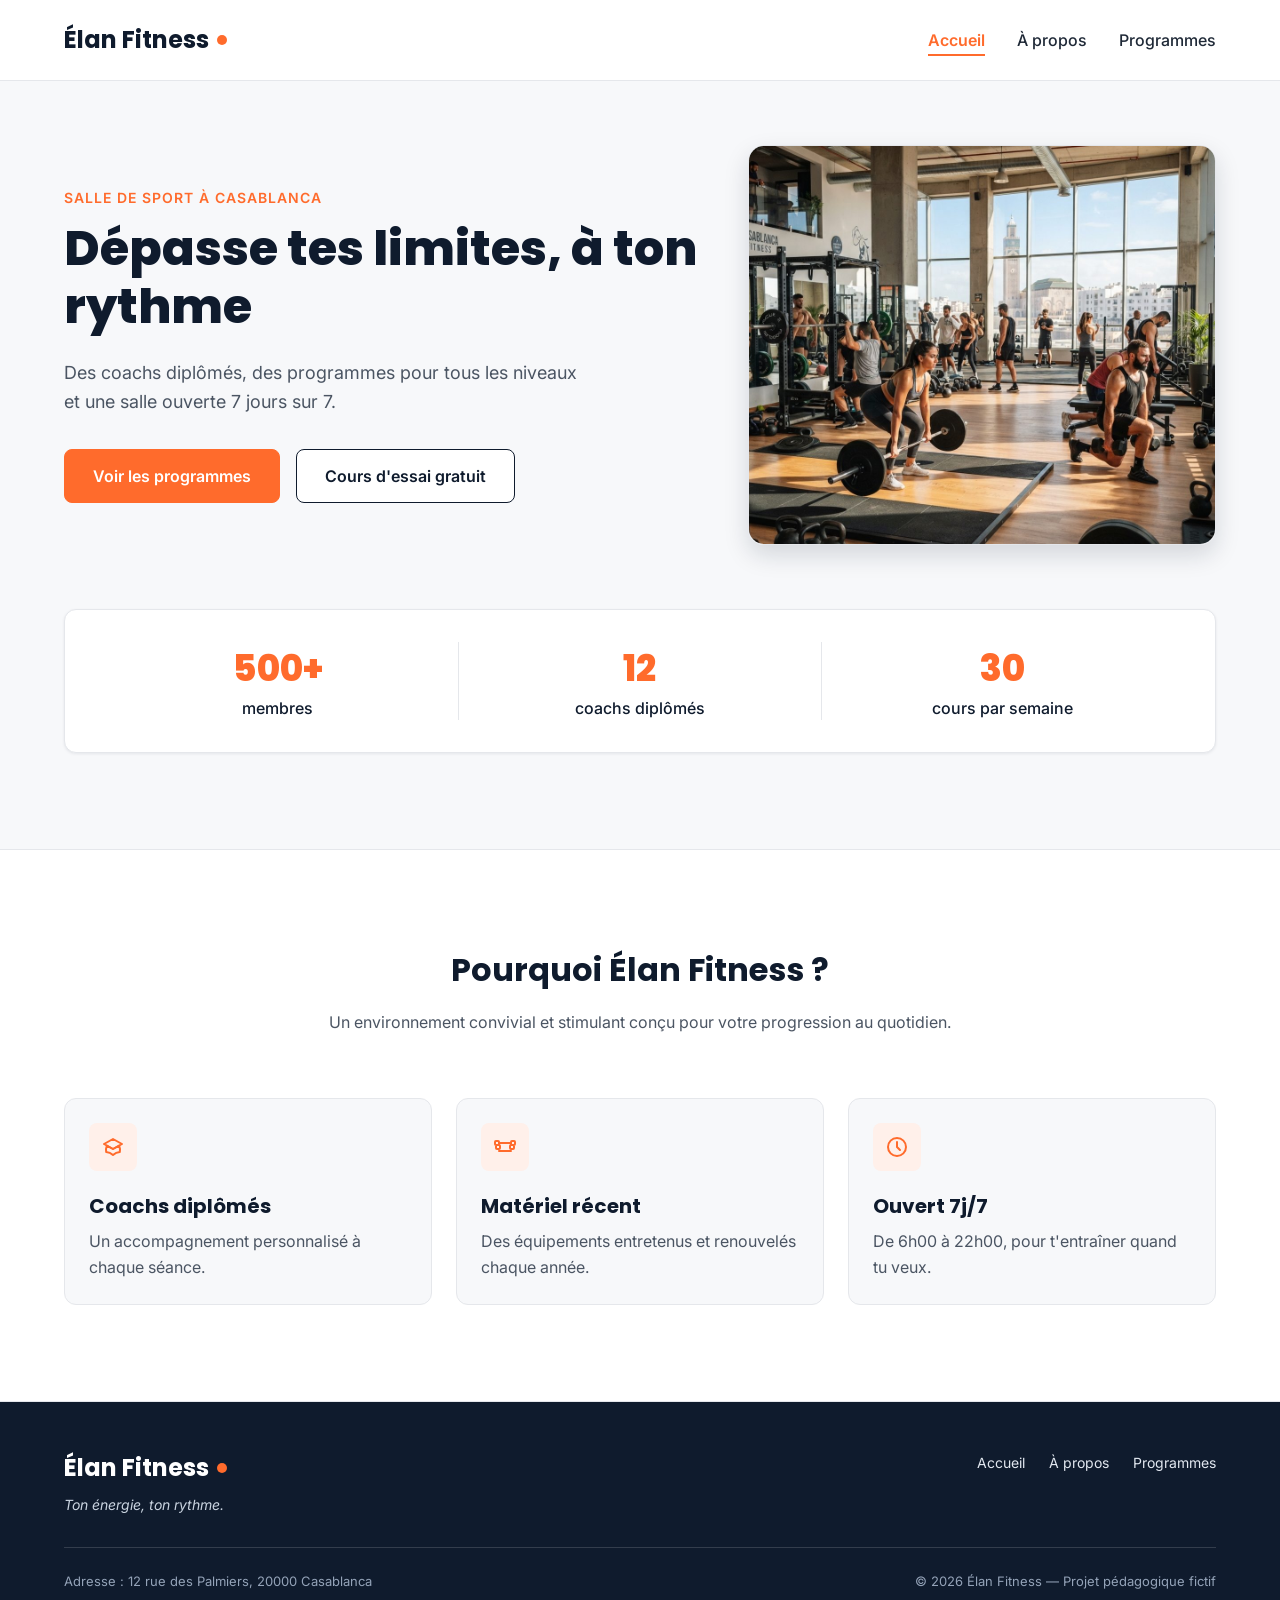
==== accueil.html @ 230e63b3 "separation des pages" ====
<!DOCTYPE html>
<html lang="fr">
<head>
  <meta charset="UTF-8">
  <meta name="viewport" content="width=device-width, initial-scale=1">
  <meta name="description" content="Élan Fitness, salle de sport à Casablanca : musculation, yoga, cardio et boxe fitness avec des coachs diplômés. Réservez votre cours d'essai gratuit.">
  <title>Élan Fitness | Salle de sport à Casablanca</title>

  <link rel="preconnect" href="https://fonts.googleapis.com">
  <link rel="preconnect" href="https://fonts.gstatic.com" crossorigin>
  <link href="https://fonts.googleapis.com/css2?family=Inter:wght@400;500;600&family=Poppins:wght@600;700;800&display=swap" rel="stylesheet">

  <link rel="stylesheet" href="style.css">
</head>

<body>

  <header class="en-tete">
    <div class="conteneur en-tete-contenu">
      <a href="#accueil" class="logo">Élan Fitness</a>

      <nav aria-label="Navigation principale">
        <ul class="menu">
          <li><a href="./accueil.html" class="lien-actif">Accueil</a></li>
          <li><a href="./aPropos.html">À propos</a></li>
          <li><a href="./programme.html">Programmes</a></li>
        </ul>
      </nav>
    </div>
  </header>

  <main>

    <section id="accueil" class="hero">
      <div class="conteneur">

        <div class="hero-contenu">
          <div class="hero-texte">
            <p class="sur-titre">Salle de sport à Casablanca</p>
            <h1>Dépasse tes limites, à ton rythme</h1>
            <p class="hero-description">
              Des coachs diplômés, des programmes pour tous les niveaux et une salle ouverte 7 jours sur 7.
            </p>
            <div class="boutons">
              <a href="#programmes" class="bouton bouton-principal">Voir les programmes</a>
              <a href="#contact" class="bouton bouton-secondaire">Cours d'essai gratuit</a>
            </div>
          </div>

          <img class="hero-image" src="img/hero.jpg" alt="Des personnes s'entraînent dans une salle de sport lumineuse à Casablanca">
        </div>

        <div class="chiffres">
          <div class="chiffre">
            <p class="chiffre-nombre">500+</p>
            <p>membres</p>
          </div>
          <div class="chiffre">
            <p class="chiffre-nombre">12</p>
            <p>coachs diplômés</p>
          </div>
          <div class="chiffre">
            <p class="chiffre-nombre">30</p>
            <p>cours par semaine</p>
          </div>
        </div>

      </div>
    </section>

    <section class="section section-blanche">
      <div class="conteneur">

        <div class="section-titre">
          <h2>Pourquoi Élan Fitness ?</h2>
          <p>Un environnement convivial et stimulant conçu pour votre progression au quotidien.</p>
        </div>

        <div class="cartes">
          <article class="carte carte-avantage">
            <div class="icone"><img src="img/icone-coach.svg" alt=""></div>
            <h3>Coachs diplômés</h3>
            <p>Un accompagnement personnalisé à chaque séance.</p>
          </article>

          <article class="carte carte-avantage">
            <div class="icone"><img src="img/icone-materiel.svg" alt=""></div>
            <h3>Matériel récent</h3>
            <p>Des équipements entretenus et renouvelés chaque année.</p>
          </article>

          <article class="carte carte-avantage">
            <div class="icone"><img src="img/icone-horloge.svg" alt=""></div>
            <h3>Ouvert 7j/7</h3>
            <p>De 6h00 à 22h00, pour t'entraîner quand tu veux.</p>
          </article>
        </div>

      </div>
    </section>

    

  <footer class="pied-de-page">
    <div class="conteneur">

      <div class="pied-haut">
        <div>
          <p class="logo logo-clair">Élan Fitness</p>
          <p class="slogan">Ton énergie, ton rythme.</p>
        </div>

        <nav aria-label="Navigation du pied de page">
          <ul class="menu menu-pied">
            <li><a href="#accueil">Accueil</a></li>
            <li><a href="#a-propos">À propos</a></li>
            <li><a href="#programmes">Programmes</a></li>
          </ul>
        </nav>
      </div>

      <div class="pied-bas">
        <p>Adresse : 12 rue des Palmiers, 20000 Casablanca</p>
        <p>&copy; 2026 Élan Fitness — Projet pédagogique fictif</p>
      </div>

    </div>
  </footer>

</body>
</html>
---- style.css ----
* {
  box-sizing: border-box;
  margin: 0;
  padding: 0;
}

html {
  scroll-behavior: smooth;
}

body {
  font-family: 'Inter', Arial, sans-serif;
  font-size: 16px;
  line-height: 1.5;
  color: #1F2937;
  background-color: #F7F8FA;
}

h1, h2, h3, h4 {
  font-family: 'Poppins', Arial, sans-serif;
  color: #0F1B2D;
}

a {
  color: inherit;
  text-decoration: none;
}

ul {
  list-style: none;
}

img {
  display: block;
  max-width: 100%;
}

a:focus-visible,
button:focus-visible {
  outline: 3px solid #FF6B2C;
  outline-offset: 2px;
}

.conteneur {
  width: 100%;
  max-width: 1200px;
  margin: 0 auto;
  padding: 0 24px;
}

.section {
  padding: 96px 0;
}

.section-blanche {
  background-color: #FFFFFF;
  border-top: 1px solid #E5E7EB;
  border-bottom: 1px solid #E5E7EB;
}

.section-titre {
  max-width: 640px;
  margin: 0 auto 64px;
  text-align: center;
}

.section-titre h2 {
  font-size: 32px;
  margin-bottom: 16px;
}

.section-titre h3 {
  font-size: 26px;
  margin-bottom: 12px;
}

.section-titre p {
  color: #4B5563;
}

.sur-titre {
  font-size: 14px;
  font-weight: 600;
  color: #FF6B2C;
  text-transform: uppercase;
  letter-spacing: 1px;
  margin-bottom: 12px;
}

.bouton {
  display: inline-block;
  padding: 14px 28px;
  border-radius: 8px;
  font-size: 16px;
  font-weight: 600;
  text-align: center;
  cursor: pointer;
}

.bouton-principal {
  background-color: #FF6B2C;
  border: 1px solid #FF6B2C;
  color: #FFFFFF;
}

.bouton-principal:hover {
  background-color: #F05817;
}

.bouton-secondaire {
  background-color: #FFFFFF;
  border: 1px solid #0F1B2D;
  color: #0F1B2D;
}

.bouton-secondaire:hover {
  background-color: #F3F4F6;
}

.cartes {
  display: flex;
  gap: 24px;
}

.carte {
  flex: 1;
  background-color: #FFFFFF;
  border: 1px solid #E5E7EB;
  border-radius: 12px;
  box-shadow: 0 1px 3px rgba(15, 27, 45, 0.08);
}

.icone {
  width: 48px;
  height: 48px;
  background-color: #FFF0EA;
  border-radius: 8px;
  display: flex;
  align-items: center;
  justify-content: center;
}

.icone img {
  width: 24px;
  height: 24px;
}

.icone-petite {
  width: 32px;
  height: 32px;
  border-radius: 50%;
}

.icone-petite img {
  width: 16px;
  height: 16px;
}

.en-tete {
  position: sticky;
  top: 0;
  z-index: 10;
  background-color: #FFFFFF;
  border-bottom: 1px solid #E5E7EB;
}

.en-tete-contenu {
  height: 80px;
  display: flex;
  align-items: center;
  justify-content: space-between;
}

.logo {
  display: flex;
  align-items: center;
  font-family: 'Poppins', Arial, sans-serif;
  font-size: 24px;
  font-weight: 700;
  color: #0F1B2D;
}

.logo::after {
  content: "";
  width: 10px;
  height: 10px;
  margin-left: 8px;
  background-color: #FF6B2C;
  border-radius: 50%;
}

.menu {
  display: flex;
  gap: 32px;
}

.menu a {
  font-weight: 500;
  padding-bottom: 4px;
  border-bottom: 2px solid transparent;
}

.menu a:hover {
  color: #FF6B2C;
}

.menu .lien-actif {
  color: #FF6B2C;
  font-weight: 600;
  border-bottom-color: #FF6B2C;
}

.hero {
  padding: 64px 0 96px;
}

.hero-contenu {
  display: flex;
  align-items: center;
  gap: 32px;
}

.hero-texte {
  flex: 7;
}

.hero-texte h1 {
  font-size: 48px;
  font-weight: 800;
  line-height: 1.2;
  margin-bottom: 24px;
}

.hero-description {
  max-width: 520px;
  font-size: 18px;
  line-height: 1.6;
  color: #4B5563;
  margin-bottom: 32px;
}

.boutons {
  display: flex;
  flex-wrap: wrap;
  gap: 16px;
}

.hero-image {
  flex: 5;
  min-width: 0;
  height: 400px;
  object-fit: cover;
  border-radius: 16px;
  border: 1px solid #E5E7EB;
  box-shadow: 0 10px 25px rgba(15, 27, 45, 0.15);
}

.chiffres {
  display: flex;
  margin-top: 64px;
  padding: 32px;
  background-color: #FFFFFF;
  border: 1px solid #E5E7EB;
  border-radius: 12px;
  box-shadow: 0 1px 3px rgba(15, 27, 45, 0.08);
}

.chiffre {
  flex: 1;
  text-align: center;
  font-weight: 500;
  color: #0F1B2D;
}

.chiffre + .chiffre {
  border-left: 1px solid #E5E7EB;
}

.chiffre-nombre {
  font-family: 'Poppins', Arial, sans-serif;
  font-size: 36px;
  font-weight: 800;
  color: #FF6B2C;
}

.carte-avantage {
  padding: 24px;
  background-color: #F7F8FA;
  box-shadow: none;
}

.carte-avantage .icone {
  margin-bottom: 20px;
}

.carte-avantage h3 {
  font-size: 20px;
  margin-bottom: 8px;
}

.carte-avantage p {
  color: #4B5563;
  line-height: 1.6;
}

.apropos-contenu {
  display: flex;
  align-items: center;
  gap: 64px;
}

.apropos-texte {
  flex: 7;
}

.apropos-texte h2 {
  font-size: 36px;
  line-height: 1.2;
  margin-bottom: 20px;
}

.apropos-texte p {
  color: #4B5563;
  line-height: 1.7;
  margin-bottom: 16px;
}

.valeurs {
  display: flex;
  gap: 16px;
  margin-top: 32px;
}

.valeur {
  flex: 1;
  display: flex;
  align-items: center;
  gap: 12px;
  padding: 12px 16px;
  background-color: #FFFFFF;
  border: 1px solid #E5E7EB;
  border-radius: 12px;
  font-family: 'Poppins', Arial, sans-serif;
  font-size: 14px;
  font-weight: 600;
  color: #0F1B2D;
}

.apropos-image {
  flex: 5;
  min-width: 0;
  height: 360px;
  object-fit: cover;
  border-radius: 16px;
  box-shadow: 0 10px 25px rgba(15, 27, 45, 0.15);
}

.carte-programme {
  display: flex;
  flex-direction: column;
  overflow: hidden;
}

.carte-programme > img {
  width: 100%;
  height: 200px;
  object-fit: cover;
}

.programme-corps {
  flex: 1;
  display: flex;
  flex-direction: column;
  padding: 20px;
}

.programme-corps h3 {
  font-size: 20px;
  margin-bottom: 8px;
}

.programme-corps p {
  font-size: 15px;
  color: #4B5563;
}

.etiquette {
  align-self: flex-start;
  padding: 4px 10px;
  margin-bottom: 12px;
  border-radius: 6px;
  font-size: 12px;
  font-weight: 600;
}

.etiquette-orange {
  background-color: #FFEDE5;
  color: #C2410C;
}

.etiquette-bleue {
  background-color: #DBEAFE;
  color: #1D4ED8;
}

.etiquette-verte {
  background-color: #D1FAE5;
  color: #047857;
}

.programme-corps .duree {
  display: flex;
  align-items: center;
  gap: 8px;
  margin-top: auto;
  padding-top: 16px;
  border-top: 1px solid #E5E7EB;
  font-size: 13px;
  font-weight: 600;
  color: #0F1B2D;
}

.programme-corps h3 + p {
  margin-bottom: 16px;
}

.duree img {
  width: 16px;
  height: 16px;
}

.formules {
  margin-top: 96px;
}

.formule {
  position: relative;
  display: flex;
  flex-direction: column;
  padding: 28px;
}

.formule h4 {
  font-size: 20px;
}

.prix {
  margin: 8px 0 16px;
  font-family: 'Poppins', Arial, sans-serif;
  font-size: 30px;
  font-weight: 800;
  color: #FF6B2C;
}

.prix span {
  font-family: 'Inter', Arial, sans-serif;
  font-size: 16px;
  font-weight: 500;
  color: #4B5563;
}

.prix-note {
  margin: -8px 0 16px;
  font-size: 13px;
  color: #4B5563;
}

.formule-liste {
  flex: 1;
  margin-bottom: 24px;
}

.formule-liste li {
  padding-left: 28px;
  margin-bottom: 12px;
  font-size: 15px;
  background-image: url('img/icone-check.svg');
  background-repeat: no-repeat;
  background-position: left center;
  background-size: 16px;
}

.formule .bouton {
  display: block;
}

.formule-populaire {
  border: 2px solid #FF6B2C;
  box-shadow: 0 10px 25px rgba(255, 107, 44, 0.2);
}

.badge-populaire {
  position: absolute;
  top: -14px;
  left: 50%;
  transform: translateX(-50%);
  padding: 4px 14px;
  background-color: #FF6B2C;
  border-radius: 999px;
  font-size: 12px;
  font-weight: 700;
  text-transform: uppercase;
  color: #FFFFFF;
}

.pied-de-page {
  padding: 48px 0 32px;
  background-color: #0F1B2D;
  color: #FFFFFF;
}

.pied-haut {
  display: flex;
  justify-content: space-between;
  align-items: flex-start;
  padding-bottom: 32px;
  border-bottom: 1px solid rgba(255, 255, 255, 0.15);
}

.logo-clair {
  color: #FFFFFF;
}

.slogan {
  margin-top: 8px;
  font-size: 14px;
  font-style: italic;
  color: #CBD5E1;
}

.menu-pied {
  gap: 24px;
}

.menu-pied a {
  font-size: 14px;
  font-weight: 400;
  color: #E2E8F0;
}

.pied-bas {
  display: flex;
  justify-content: space-between;
  margin-top: 24px;
  font-size: 13px;
  color: #94A3B8;
}
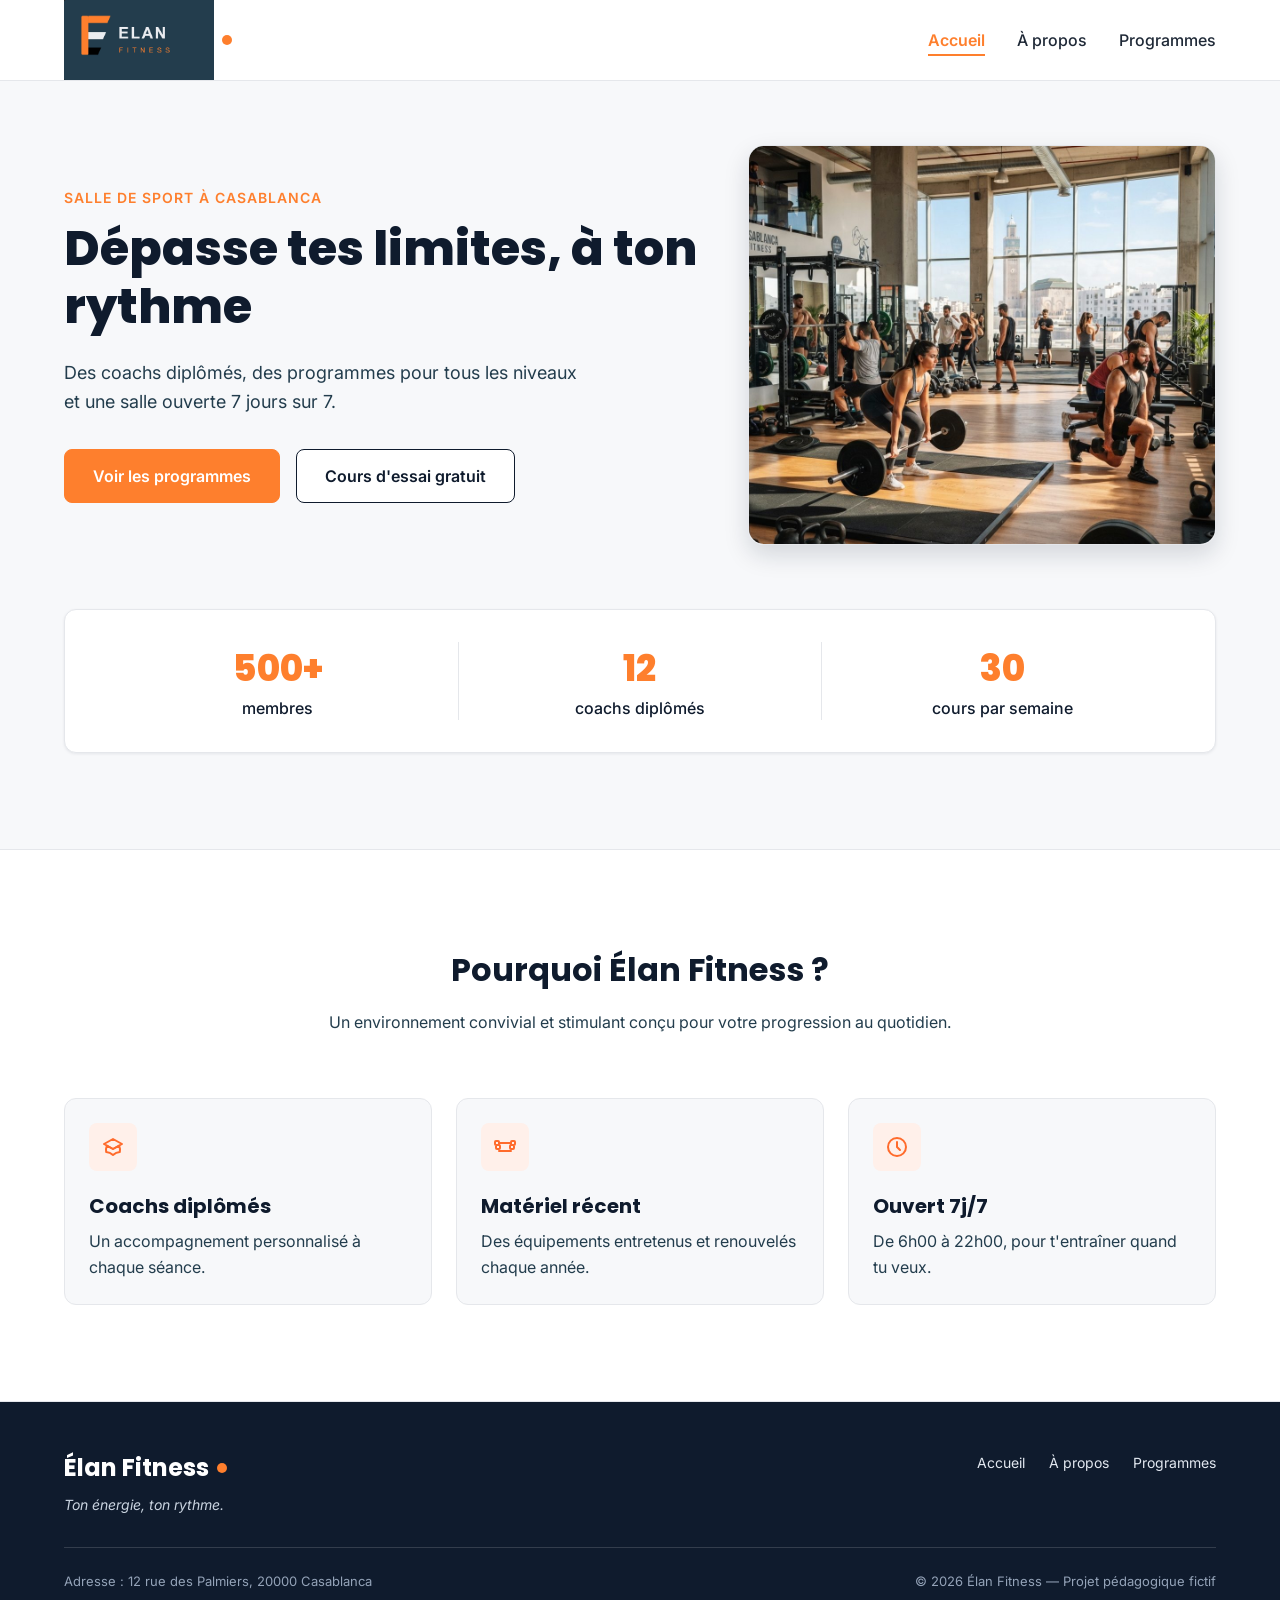
==== commit 47651450: "readme" ====
--- a/accueil.html
+++ b/accueil.html
@@ -17,7 +17,7 @@
 
   <header class="en-tete">
     <div class="conteneur en-tete-contenu">
-      <a href="#accueil" class="logo">Élan Fitness</a>
+      <a href="./accueil.html" class="logo"><img src="./img/logo elanfitness.png" height="80px" width="150px"></a>
 
       <nav aria-label="Navigation principale">
         <ul class="menu">
--- a/style.css
+++ b/style.css
@@ -37,7 +37,7 @@
 
 a:focus-visible,
 button:focus-visible {
-  outline: 3px solid #FF6B2C;
+  outline: 3px solid #FE7F2D;
   outline-offset: 2px;
 }
 
@@ -75,13 +75,13 @@
 }
 
 .section-titre p {
-  color: #4B5563;
+  color: #233D4D;
 }
 
 .sur-titre {
   font-size: 14px;
   font-weight: 600;
-  color: #FF6B2C;
+  color: #FE7F2D;
   text-transform: uppercase;
   letter-spacing: 1px;
   margin-bottom: 12px;
@@ -98,13 +98,13 @@
 }
 
 .bouton-principal {
-  background-color: #FF6B2C;
-  border: 1px solid #FF6B2C;
+  background-color: #FE7F2D;
+  border: 1px solid #FE7F2D;
   color: #FFFFFF;
 }
 
 .bouton-principal:hover {
-  background-color: #F05817;
+  background-color: #FE7F2D;
 }
 
 .bouton-secondaire {
@@ -185,7 +185,7 @@
   width: 10px;
   height: 10px;
   margin-left: 8px;
-  background-color: #FF6B2C;
+  background-color: #FE7F2D;
   border-radius: 50%;
 }
 
@@ -201,13 +201,13 @@
 }
 
 .menu a:hover {
-  color: #FF6B2C;
+  color: #FE7F2D;
 }
 
 .menu .lien-actif {
-  color: #FF6B2C;
+  color: #FE7F2D;
   font-weight: 600;
-  border-bottom-color: #FF6B2C;
+  border-bottom-color: #FE7F2D;
 }
 
 .hero {
@@ -235,7 +235,7 @@
   max-width: 520px;
   font-size: 18px;
   line-height: 1.6;
-  color: #4B5563;
+  color: #233D4D;
   margin-bottom: 32px;
 }
 
@@ -280,7 +280,7 @@
   font-family: 'Poppins', Arial, sans-serif;
   font-size: 36px;
   font-weight: 800;
-  color: #FF6B2C;
+  color: #FE7F2D;
 }
 
 .carte-avantage {
@@ -299,7 +299,7 @@
 }
 
 .carte-avantage p {
-  color: #4B5563;
+  color: #233D4D;
   line-height: 1.6;
 }
 
@@ -395,7 +395,7 @@
 
 .etiquette-orange {
   background-color: #FFEDE5;
-  color: #C2410C;
+  color: #FE7F2D;
 }
 
 .etiquette-bleue {
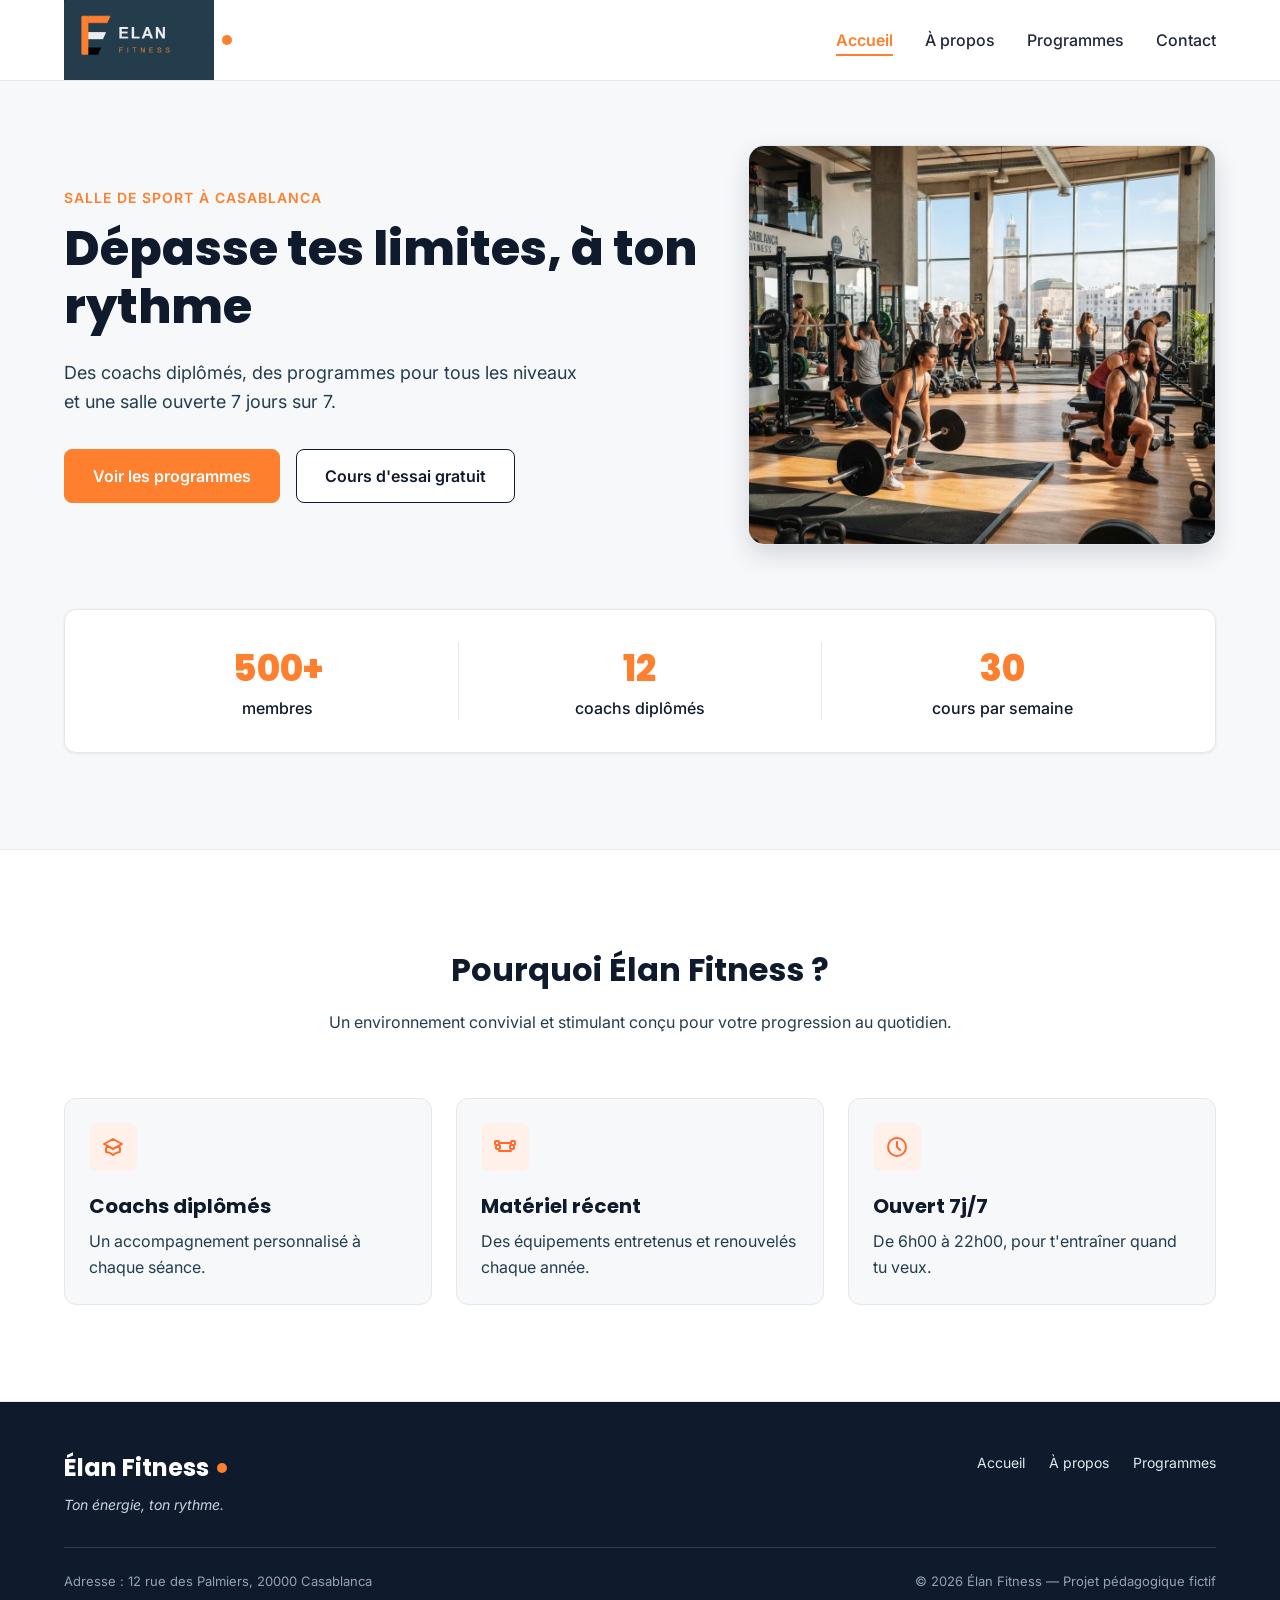
==== commit f73be3df: "contact" ====
--- a/accueil.html
+++ b/accueil.html
@@ -24,6 +24,7 @@
           <li><a href="./accueil.html" class="lien-actif">Accueil</a></li>
           <li><a href="./aPropos.html">À propos</a></li>
           <li><a href="./programme.html">Programmes</a></li>
+          <li><a href="./contact.html">Contact</a></li>
         </ul>
       </nav>
     </div>
